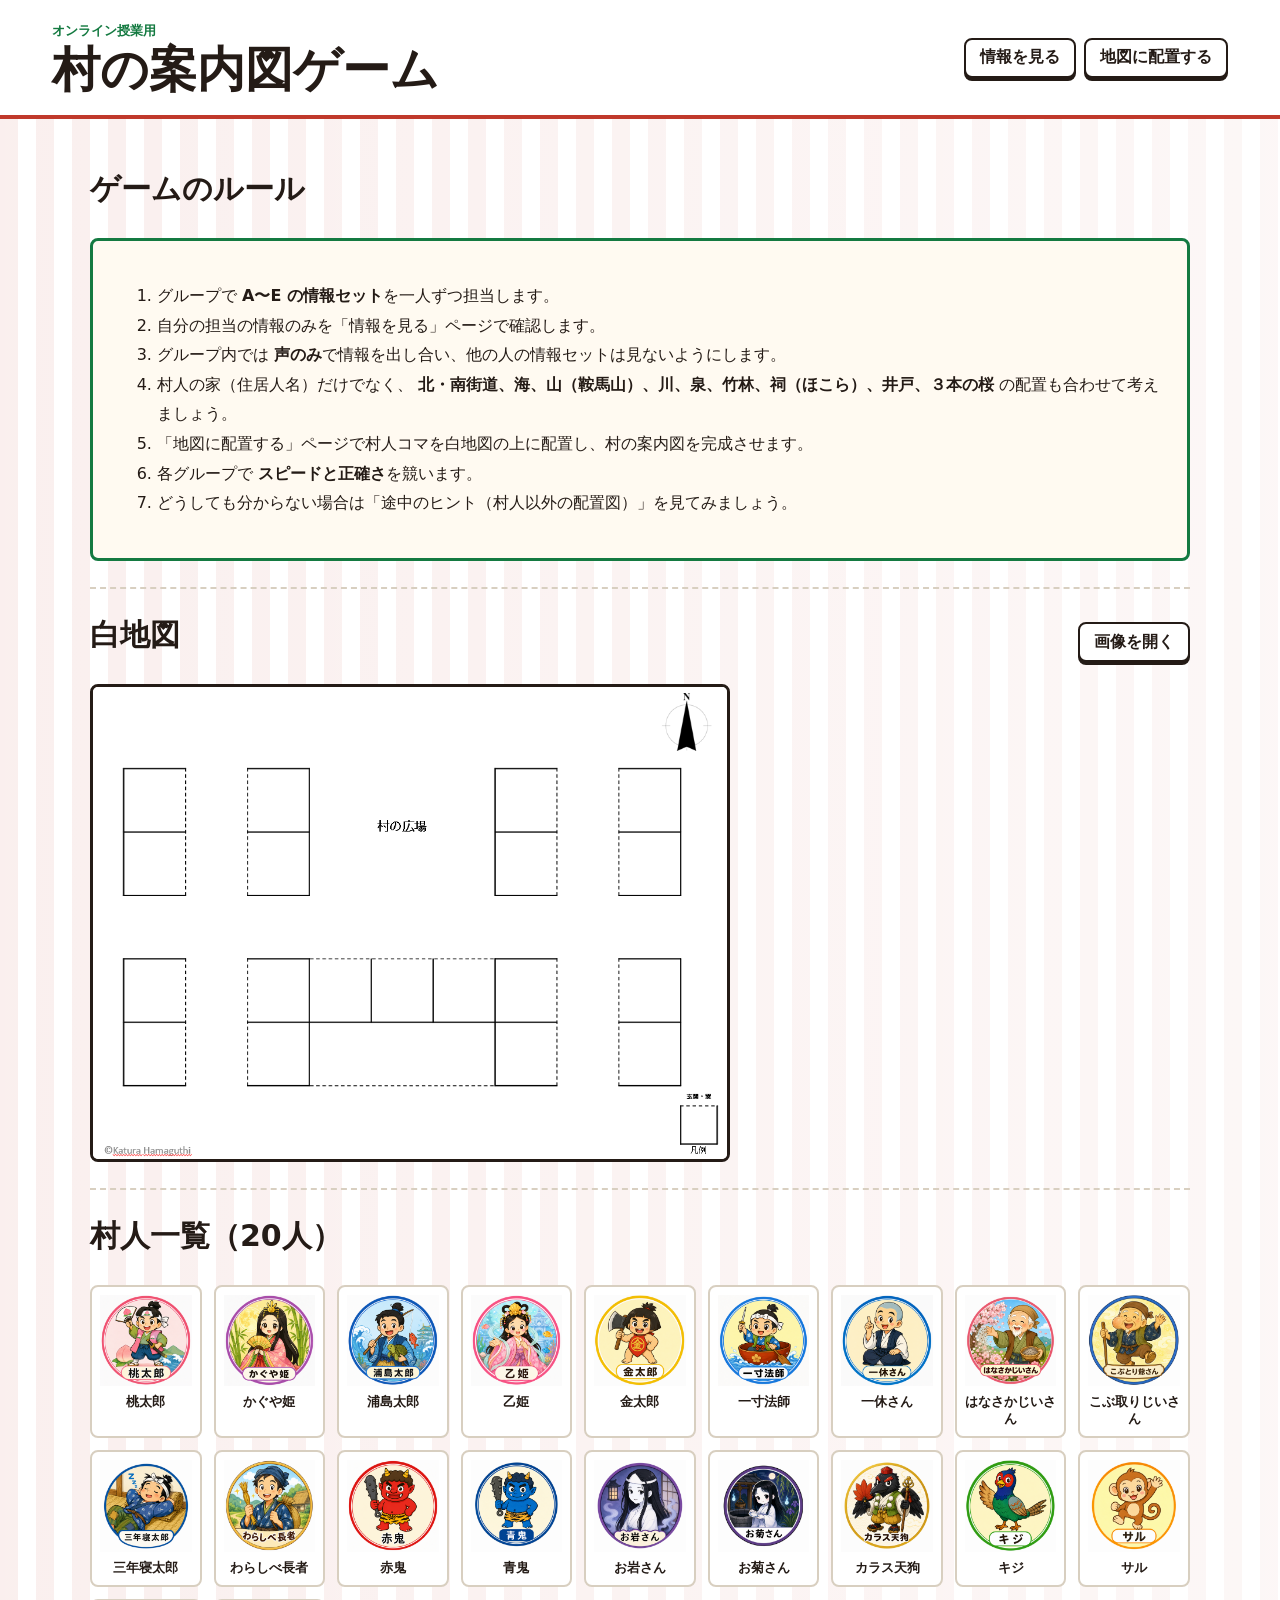
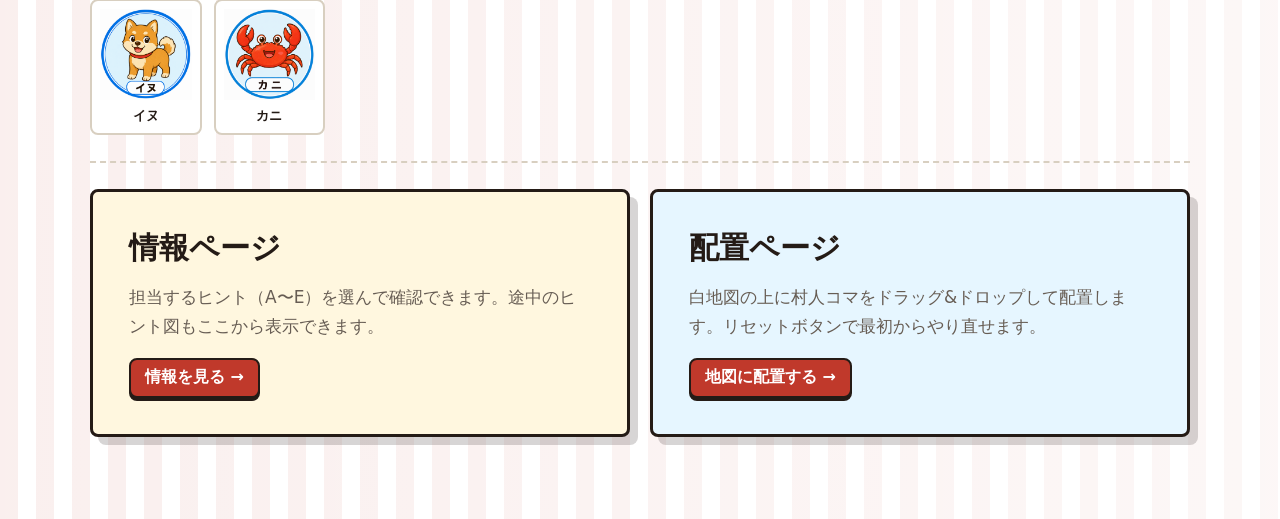
==== index.html @ dc9b60f7 "Add village map online game with PDF and PNG assets Co-Authored-By: Claude Sonnet 4.6 <noreply@anthr" ====
<!doctype html>
<html lang="ja">
<head>
  <meta charset="utf-8">
  <meta name="viewport" content="width=device-width, initial-scale=1">
  <title>村の案内図ゲーム</title>
  <link rel="stylesheet" href="styles.css">
</head>
<body>
  <header class="site-header">
    <div>
      <p class="eyebrow">オンライン授業用</p>
      <h1>村の案内図ゲーム</h1>
    </div>
    <nav class="top-nav" aria-label="ページ">
      <a href="view.html">情報を見る</a>
      <a href="board.html">地図に配置する</a>
    </nav>
  </header>

  <main class="content-layout">

    <!-- ルール説明 -->
    <section class="section-band">
      <div class="section-heading">
        <h2>ゲームのルール</h2>
      </div>
      <div class="rule-box">
        <ol>
          <li>グループで <strong>A〜E の情報セット</strong>を一人ずつ担当します。</li>
          <li>自分の担当の情報のみを「情報を見る」ページで確認します。</li>
          <li>グループ内では <strong>声のみ</strong>で情報を出し合い、他の人の情報セットは見ないようにします。</li>
          <li>村人の家（住居人名）だけでなく、
            <strong>北・南街道、海、山（鞍馬山）、川、泉、竹林、祠（ほこら）、井戸、３本の桜</strong>
            の配置も合わせて考えましょう。</li>
          <li>「地図に配置する」ページで村人コマを白地図の上に配置し、村の案内図を完成させます。</li>
          <li>各グループで <strong>スピードと正確さ</strong>を競います。</li>
          <li>どうしても分からない場合は「途中のヒント（村人以外の配置図）」を見てみましょう。</li>
        </ol>
      </div>
    </section>

    <!-- 白地図 -->
    <section class="section-band">
      <div class="section-heading">
        <h2>白地図</h2>
        <a class="pdf-link" href="daisi.png" target="_blank" rel="noopener">画像を開く</a>
      </div>
      <img class="map-preview" src="daisi.png" alt="村の白地図">
    </section>

    <!-- 村人一覧 -->
    <section class="section-band">
      <div class="section-heading">
        <h2>村人一覧（20人）</h2>
      </div>
      <div class="villager-grid" id="villagerGrid"></div>
    </section>

    <!-- ページ案内 -->
    <section class="section-band" style="border-bottom:none;">
      <div class="home-layout" style="width:100%;margin:0;">
        <div class="home-panel">
          <h2>情報ページ</h2>
          <p>担当するヒント（A〜E）を選んで確認できます。途中のヒント図もここから表示できます。</p>
          <a class="primary-link" href="view.html">情報を見る →</a>
        </div>
        <div class="home-panel accent">
          <h2>配置ページ</h2>
          <p>白地図の上に村人コマをドラッグ&ドロップして配置します。リセットボタンで最初からやり直せます。</p>
          <a class="primary-link" href="board.html">地図に配置する →</a>
        </div>
      </div>
    </section>

  </main>

  <script src="data.js"></script>
  <script>
    const grid = document.getElementById("villagerGrid");
    VILLAGERS.forEach(v => {
      grid.insertAdjacentHTML("beforeend", `
        <figure class="villager-item">
          <img src="${v.image}" alt="${v.name}">
          <figcaption>${v.name}</figcaption>
        </figure>
      `);
    });
  </script>
</body>
</html>
---- styles.css ----
:root {
  --ink: #241b16;
  --muted: #675d54;
  --paper: #fffaf1;
  --line: #d8cfc0;
  --red: #c0392b;
  --green: #147a41;
  --blue: #1688b8;
  --gold: #d99a19;
  --orange: #e67e22;
  font-family: "Yu Gothic UI", "Meiryo", system-ui, sans-serif;
}

* { box-sizing: border-box; }

body {
  margin: 0;
  color: var(--ink);
  background:
    linear-gradient(90deg, rgba(255,255,255,.92), rgba(255,255,255,.96)),
    repeating-linear-gradient(90deg, #c0392b 0 18px, #fff 18px 36px);
}

a { color: inherit; }
button { font: inherit; }

h1, h2, h3, p { margin-top: 0; }

h1 {
  margin-bottom: 0;
  font-size: clamp(26px, 4vw, 48px);
  line-height: 1;
}

h2 {
  margin-bottom: 14px;
  font-size: clamp(20px, 3vw, 30px);
}

h3 { font-size: 20px; }

/* ─── Header ─── */
.site-header {
  display: flex;
  align-items: center;
  justify-content: space-between;
  gap: 24px;
  padding: 22px clamp(16px, 5vw, 52px);
  background: #fff;
  border-bottom: 4px solid var(--red);
}

.site-header.compact { padding-block: 14px; }

.eyebrow {
  margin: 0 0 5px;
  color: var(--green);
  font-size: 13px;
  font-weight: 800;
}

/* ─── Navigation ─── */
.top-nav {
  display: flex;
  flex-wrap: wrap;
  gap: 8px;
}

.top-nav a,
.primary-link,
.section-heading a,
.pdf-link {
  display: inline-flex;
  align-items: center;
  min-height: 40px;
  padding: 0 14px;
  border: 2px solid var(--ink);
  border-radius: 8px;
  background: #fff;
  color: var(--ink);
  font-weight: 800;
  text-decoration: none;
  box-shadow: 0 3px 0 var(--ink);
  white-space: nowrap;
}

.primary-link {
  background: var(--red);
  color: #fff;
}

/* ─── Home ─── */
.home-layout {
  display: grid;
  grid-template-columns: repeat(2, minmax(0, 1fr));
  gap: 20px;
  width: min(1040px, calc(100% - 28px));
  margin: 40px auto;
}

.home-panel {
  min-height: 240px;
  padding: clamp(20px, 4vw, 36px);
  border: 3px solid var(--ink);
  border-radius: 8px;
  background: #fff7df;
  box-shadow: 8px 8px 0 rgba(36,27,22,.18);
}

.home-panel.accent { background: #e6f6ff; }
.home-panel.green  { background: #e8f8ee; }

.home-panel p {
  color: var(--muted);
  font-size: 17px;
  line-height: 1.7;
}

/* ─── Content layout ─── */
.content-layout {
  width: min(1100px, calc(100% - 24px));
  margin: 24px auto 56px;
}

.section-band {
  padding: 26px 0;
  border-bottom: 2px dashed var(--line);
}

.section-heading {
  display: flex;
  align-items: center;
  justify-content: space-between;
  gap: 14px;
  margin-bottom: 14px;
  flex-wrap: wrap;
}

/* ─── Rule box ─── */
.rule-box {
  padding: clamp(16px, 3vw, 24px);
  border: 3px solid var(--green);
  border-radius: 8px;
  background: var(--paper);
}

.rule-box p,
.rule-box li {
  font-size: 16px;
  line-height: 1.85;
}

/* ─── Map preview ─── */
.map-preview {
  display: block;
  width: 100%;
  max-width: 640px;
  height: auto;
  border: 3px solid var(--ink);
  border-radius: 8px;
  background: #fff;
}

/* ─── Villager grid ─── */
.villager-grid {
  display: grid;
  grid-template-columns: repeat(auto-fill, minmax(110px, 1fr));
  gap: 12px;
}

.villager-item {
  margin: 0;
  padding: 8px;
  border: 2px solid var(--line);
  border-radius: 8px;
  background: #fff;
  text-align: center;
}

.villager-item img {
  width: 100%;
  aspect-ratio: 1 / 1;
  object-fit: contain;
}

.villager-item figcaption {
  font-weight: 900;
  font-size: 13px;
  line-height: 1.3;
  margin-top: 4px;
}

/* ─── Hint controls ─── */
.hint-controls {
  display: flex;
  flex-wrap: wrap;
  gap: 10px;
  margin-bottom: 16px;
}

.hint-btn {
  min-height: 44px;
  padding: 0 20px;
  border: 2px solid var(--ink);
  border-radius: 8px;
  background: #fff;
  font-weight: 900;
  font-size: 16px;
  cursor: pointer;
  box-shadow: 0 3px 0 var(--ink);
  transition: background .1s;
}

.hint-btn:hover { background: #f5f0e8; }

.hint-btn[data-hint="A"].active { background: #fde8e8; border-color: var(--red); }
.hint-btn[data-hint="B"].active { background: #e8f4fd; border-color: var(--blue); }
.hint-btn[data-hint="C"].active { background: #e8fdf0; border-color: var(--green); }
.hint-btn[data-hint="D"].active { background: #fdf6e8; border-color: var(--gold); }
.hint-btn[data-hint="E"].active { background: #f6e8fd; border-color: #9b59b6; }

.hint-card {
  padding: clamp(16px, 3vw, 24px);
  border: 3px solid var(--green);
  border-radius: 8px;
  background: var(--paper);
}

.hint-card h3 {
  margin-bottom: 14px;
}

.hint-card li {
  font-size: 16px;
  line-height: 1.85;
  margin-bottom: 12px;
}

.hint-card li:last-child { margin-bottom: 0; }

.hint-hidden {
  padding: 32px;
  border: 3px dashed var(--line);
  border-radius: 8px;
  background: #f5f0e8;
  text-align: center;
  color: var(--muted);
  font-size: 17px;
}

/* ─── Middle hint (hinto-zu) ─── */
.middle-hint-wrap {
  margin-top: 12px;
}

.reveal-btn {
  min-height: 44px;
  padding: 0 20px;
  border: 2px solid var(--orange);
  border-radius: 8px;
  background: #fff8f0;
  color: var(--orange);
  font-weight: 900;
  font-size: 16px;
  cursor: pointer;
  box-shadow: 0 3px 0 var(--orange);
}

.reveal-btn:hover { background: #fdeee0; }

#hintoImg {
  display: none;
  margin-top: 14px;
  width: 100%;
  max-width: 640px;
  border: 3px solid var(--orange);
  border-radius: 8px;
}

/* ─── Board ─── */
.board-layout {
  display: grid;
  grid-template-columns: minmax(0, 1fr) 280px;
  gap: 16px;
  width: min(1400px, calc(100% - 16px));
  margin: 16px auto 40px;
  align-items: start;
}

.board-stage {
  overflow: auto;
  padding: 6px;
  border: 3px solid var(--ink);
  border-radius: 8px;
  background: #fff;
}

.map-board {
  position: relative;
  width: min(100%, 1020px);
  min-width: 600px;
  margin: 0 auto;
  user-select: none;
  cursor: crosshair;
}

.map-board > img {
  display: block;
  width: 100%;
  height: auto;
  pointer-events: none;
}

.token-layer {
  position: absolute;
  inset: 0;
  pointer-events: none;
}

.token {
  position: absolute;
  display: flex;
  flex-direction: column;
  align-items: center;
  width: 7%;
  transform: translate(-50%, -50%);
  pointer-events: all;
  cursor: grab;
  filter: drop-shadow(0 2px 3px rgba(0,0,0,.4));
  transition: filter .1s;
}

.token:hover { filter: drop-shadow(0 3px 6px rgba(0,0,0,.6)); z-index: 10; }
.token.dragging { cursor: grabbing; opacity: .75; z-index: 100; }

.token img {
  width: 100%;
  height: auto;
  pointer-events: none;
}

.token span {
  margin-top: 2px;
  padding: 1px 5px;
  border-radius: 4px;
  background: rgba(255,255,255,.92);
  font-size: clamp(9px, 1vw, 12px);
  font-weight: 900;
  white-space: nowrap;
  pointer-events: none;
  line-height: 1.4;
}

.token.selected-token {
  filter: drop-shadow(0 0 6px var(--red)) drop-shadow(0 2px 3px rgba(0,0,0,.4));
}

/* ─── Palette ─── */
.shop-tray {
  position: sticky;
  top: 12px;
  max-height: calc(100vh - 24px);
  overflow-y: auto;
  padding: 14px;
  border: 3px solid var(--ink);
  border-radius: 8px;
  background: var(--paper);
}

.tray-header {
  display: flex;
  align-items: center;
  justify-content: space-between;
  gap: 10px;
  margin-bottom: 10px;
}

.tray-header h2 { margin: 0; font-size: 20px; }

.tray-btn {
  min-height: 36px;
  padding: 0 12px;
  border: 2px solid var(--ink);
  border-radius: 8px;
  background: #fff;
  font-weight: 900;
  cursor: pointer;
  box-shadow: 0 2px 0 var(--ink);
}

.tray-btn:hover { background: #f5f0e8; }

.selected-status {
  margin-bottom: 10px;
  padding: 7px 10px;
  border-radius: 8px;
  background: #fff;
  color: var(--muted);
  font-weight: 800;
  font-size: 14px;
}

.card-palette {
  display: grid;
  grid-template-columns: repeat(2, minmax(0,1fr));
  gap: 8px;
}

.vcard {
  display: flex;
  flex-direction: column;
  align-items: center;
  gap: 4px;
  padding: 6px 4px;
  border: 2px solid var(--line);
  border-radius: 8px;
  background: #fff;
  cursor: pointer;
  transition: border-color .1s, box-shadow .1s;
  text-align: center;
}

.vcard:hover { border-color: var(--ink); }

.vcard.selected {
  border-color: var(--red);
  box-shadow: 0 0 0 3px rgba(192,57,43,.18);
}

.vcard.placed { opacity: .42; }

.vcard img {
  width: 100%;
  aspect-ratio: 1/1;
  object-fit: contain;
  pointer-events: none;
}

.vcard span {
  font-size: 11px;
  font-weight: 900;
  line-height: 1.3;
  pointer-events: none;
}

.board-tip {
  margin-top: 12px;
  padding: 8px 10px;
  border-radius: 8px;
  background: #e8f4fd;
  font-size: 13px;
  line-height: 1.6;
  color: var(--muted);
}

/* ─── Responsive ─── */
@media (max-width: 900px) {
  .site-header,
  .section-heading { align-items: flex-start; flex-direction: column; }
  .home-layout { grid-template-columns: 1fr; }
  .board-layout { grid-template-columns: 1fr; }
  .shop-tray { position: static; max-height: none; }
}

@media (max-width: 560px) {
  .top-nav a, .primary-link { width: 100%; justify-content: center; }
  .villager-grid { grid-template-columns: repeat(4, 1fr); }
  .card-palette { grid-template-columns: repeat(4, 1fr); }
}
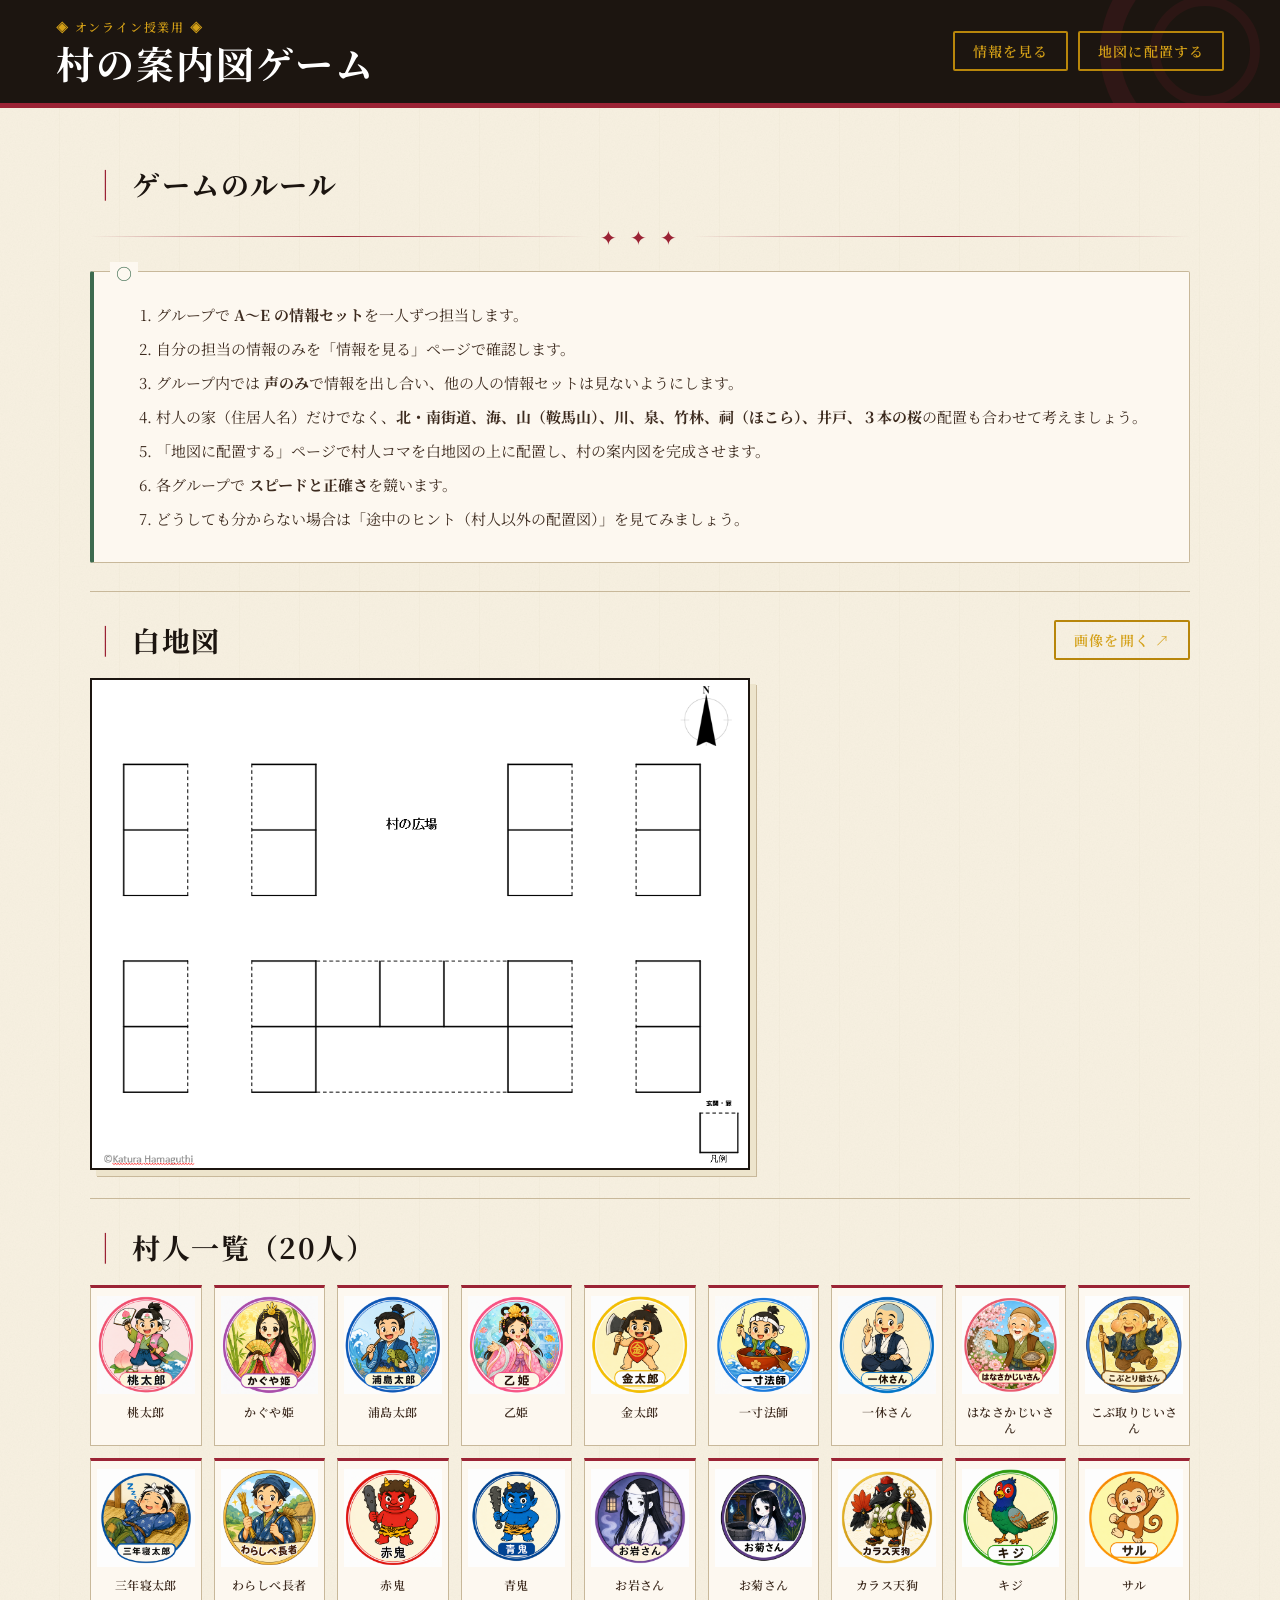
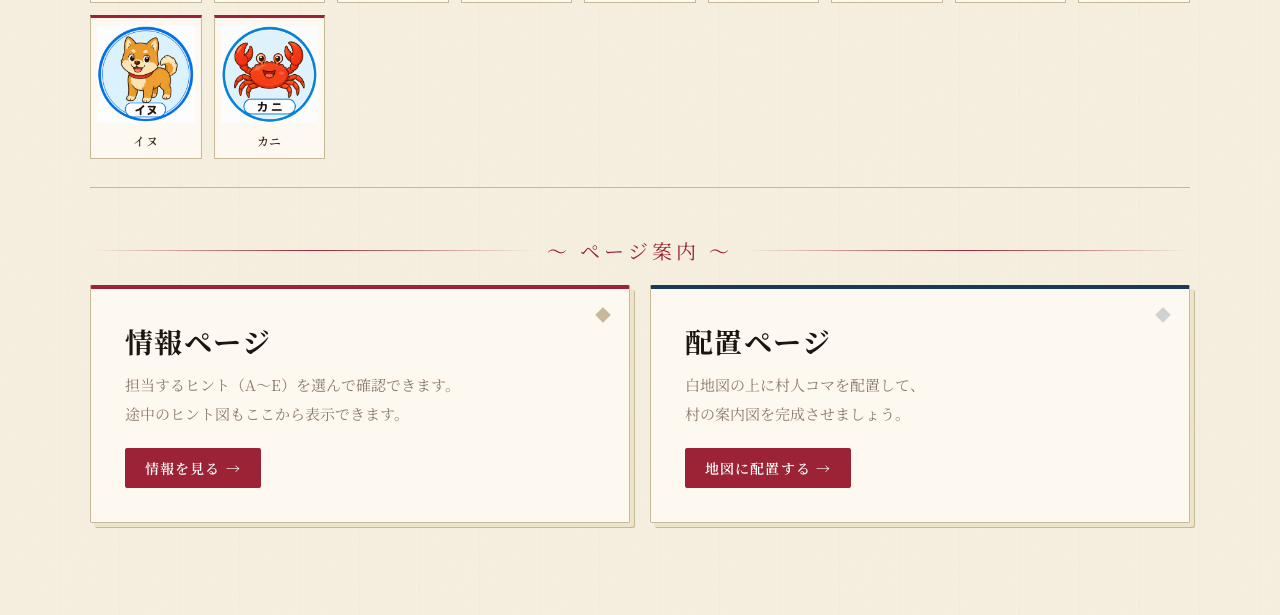
==== commit 47ad715c: "Redesign with Japanese wabi-sabi style (和風デザイン) Co-Authored-By: Claude Sonnet 4.6 <noreply@anthropic" ====
--- a/index.html
+++ b/index.html
@@ -9,7 +9,7 @@
 <body>
   <header class="site-header">
     <div>
-      <p class="eyebrow">オンライン授業用</p>
+      <p class="eyebrow">◈ オンライン授業用 ◈</p>
       <h1>村の案内図ゲーム</h1>
     </div>
     <nav class="top-nav" aria-label="ページ">
@@ -25,14 +25,13 @@
       <div class="section-heading">
         <h2>ゲームのルール</h2>
       </div>
+      <div class="section-divider">✦ ✦ ✦</div>
       <div class="rule-box">
         <ol>
           <li>グループで <strong>A〜E の情報セット</strong>を一人ずつ担当します。</li>
           <li>自分の担当の情報のみを「情報を見る」ページで確認します。</li>
           <li>グループ内では <strong>声のみ</strong>で情報を出し合い、他の人の情報セットは見ないようにします。</li>
-          <li>村人の家（住居人名）だけでなく、
-            <strong>北・南街道、海、山（鞍馬山）、川、泉、竹林、祠（ほこら）、井戸、３本の桜</strong>
-            の配置も合わせて考えましょう。</li>
+          <li>村人の家（住居人名）だけでなく、<strong>北・南街道、海、山（鞍馬山）、川、泉、竹林、祠（ほこら）、井戸、３本の桜</strong>の配置も合わせて考えましょう。</li>
           <li>「地図に配置する」ページで村人コマを白地図の上に配置し、村の案内図を完成させます。</li>
           <li>各グループで <strong>スピードと正確さ</strong>を競います。</li>
           <li>どうしても分からない場合は「途中のヒント（村人以外の配置図）」を見てみましょう。</li>
@@ -44,7 +43,7 @@
     <section class="section-band">
       <div class="section-heading">
         <h2>白地図</h2>
-        <a class="pdf-link" href="daisi.png" target="_blank" rel="noopener">画像を開く</a>
+        <a class="pdf-link" href="daisi.png" target="_blank" rel="noopener">画像を開く ↗</a>
       </div>
       <img class="map-preview" src="daisi.png" alt="村の白地図">
     </section>
@@ -58,16 +57,17 @@
     </section>
 
     <!-- ページ案内 -->
-    <section class="section-band" style="border-bottom:none;">
+    <section class="section-band page-footer-band">
+      <div class="section-divider">〜 ページ案内 〜</div>
       <div class="home-layout" style="width:100%;margin:0;">
         <div class="home-panel">
-          <h2>情報ページ</h2>
-          <p>担当するヒント（A〜E）を選んで確認できます。途中のヒント図もここから表示できます。</p>
+          <h2 style="margin-bottom:12px;">情報ページ</h2>
+          <p>担当するヒント（A〜E）を選んで確認できます。<br>途中のヒント図もここから表示できます。</p>
           <a class="primary-link" href="view.html">情報を見る →</a>
         </div>
         <div class="home-panel accent">
-          <h2>配置ページ</h2>
-          <p>白地図の上に村人コマをドラッグ&ドロップして配置します。リセットボタンで最初からやり直せます。</p>
+          <h2 style="margin-bottom:12px;">配置ページ</h2>
+          <p>白地図の上に村人コマを配置して、<br>村の案内図を完成させましょう。</p>
           <a class="primary-link" href="board.html">地図に配置する →</a>
         </div>
       </div>
--- a/styles.css
+++ b/styles.css
@@ -1,69 +1,124 @@
+/* ══════════════════════════════════════════
+   村の案内図ゲーム — 和風デザイン
+══════════════════════════════════════════ */
+
+@import url('https://fonts.googleapis.com/css2?family=Noto+Serif+JP:wght@400;600;700;900&display=swap');
+
 :root {
-  --ink: #241b16;
-  --muted: #675d54;
-  --paper: #fffaf1;
-  --line: #d8cfc0;
-  --red: #c0392b;
-  --green: #147a41;
-  --blue: #1688b8;
-  --gold: #d99a19;
-  --orange: #e67e22;
-  font-family: "Yu Gothic UI", "Meiryo", system-ui, sans-serif;
-}
-
-* { box-sizing: border-box; }
-
+  --sumi:    #1c1510;   /* 墨色 */
+  --sumi2:   #3d2b1f;   /* 薄墨 */
+  --shu:     #9b2335;   /* 朱色 */
+  --shu2:    #c0392b;
+  --ai:      #1a3a5c;   /* 藍色 */
+  --kin:     #b8860b;   /* 金色 */
+  --kin2:    #d4a017;
+  --matsu:   #3d6b4f;   /* 松葉色 */
+  --washi:   #f7f0e0;   /* 和紙 */
+  --washi2:  #ede4cc;
+  --washi3:  #fdf8f0;
+  --haiiro:  #8c7b6a;   /* 灰色 */
+  --line:    #c8b89a;
+}
+
+*  { box-sizing: border-box; margin: 0; padding: 0; }
+a  { color: inherit; }
+button { font: inherit; }
+
+/* ── Body: 和紙風テクスチャ背景 ── */
 body {
-  margin: 0;
-  color: var(--ink);
-  background:
-    linear-gradient(90deg, rgba(255,255,255,.92), rgba(255,255,255,.96)),
-    repeating-linear-gradient(90deg, #c0392b 0 18px, #fff 18px 36px);
-}
-
-a { color: inherit; }
-button { font: inherit; }
-
-h1, h2, h3, p { margin-top: 0; }
+  font-family: 'Noto Serif JP', "Yu Mincho", "游明朝", "Hiragino Mincho ProN", serif;
+  color: var(--sumi);
+  background-color: var(--washi);
+  background-image:
+    /* 細かい和紙の繊維感 */
+    url("data:image/svg+xml,%3Csvg xmlns='http://www.w3.org/2000/svg' width='400' height='400'%3E%3Cfilter id='noise'%3E%3CfeTurbulence type='fractalNoise' baseFrequency='0.65' numOctaves='3' stitchTiles='stitch'/%3E%3CfeColorMatrix type='saturate' values='0'/%3E%3C/filter%3E%3Crect width='400' height='400' filter='url(%23noise)' opacity='0.06'/%3E%3C/svg%3E"),
+    /* 縦の薄い筋 */
+    repeating-linear-gradient(
+      90deg,
+      transparent 0px,
+      transparent 59px,
+      rgba(139,110,70,.06) 60px
+    );
+  min-height: 100vh;
+}
+
+h1, h2, h3 { font-weight: 700; letter-spacing: .05em; }
 
 h1 {
-  margin-bottom: 0;
-  font-size: clamp(26px, 4vw, 48px);
-  line-height: 1;
+  font-size: clamp(24px, 4vw, 44px);
+  line-height: 1.15;
 }
 
 h2 {
-  margin-bottom: 14px;
-  font-size: clamp(20px, 3vw, 30px);
-}
-
-h3 { font-size: 20px; }
-
-/* ─── Header ─── */
+  font-size: clamp(18px, 2.8vw, 28px);
+  line-height: 1.3;
+}
+
+h3 { font-size: 19px; }
+
+/* ══════════════════════════════════════
+   サイトヘッダー — 朱色の柱門イメージ
+══════════════════════════════════════ */
 .site-header {
+  position: relative;
   display: flex;
   align-items: center;
   justify-content: space-between;
-  gap: 24px;
-  padding: 22px clamp(16px, 5vw, 52px);
-  background: #fff;
-  border-bottom: 4px solid var(--red);
-}
-
-.site-header.compact { padding-block: 14px; }
+  gap: 20px;
+  padding: 18px clamp(16px, 5vw, 56px);
+  background: var(--sumi);
+  border-bottom: 5px solid var(--shu);
+  overflow: hidden;
+}
+
+/* 背景に薄い家紋風円紋 */
+.site-header::before {
+  content: "";
+  position: absolute;
+  right: -40px;
+  top: 50%;
+  transform: translateY(-50%);
+  width: 180px;
+  height: 180px;
+  border-radius: 50%;
+  border: 20px solid rgba(155,35,53,.15);
+  pointer-events: none;
+}
+.site-header::after {
+  content: "";
+  position: absolute;
+  right: 20px;
+  top: 50%;
+  transform: translateY(-50%);
+  width: 90px;
+  height: 90px;
+  border-radius: 50%;
+  border: 10px solid rgba(155,35,53,.12);
+  pointer-events: none;
+}
+
+.site-header.compact { padding-block: 12px; }
 
 .eyebrow {
-  margin: 0 0 5px;
-  color: var(--green);
-  font-size: 13px;
-  font-weight: 800;
-}
-
-/* ─── Navigation ─── */
+  margin-bottom: 4px;
+  color: var(--kin2);
+  font-size: 12px;
+  font-weight: 600;
+  letter-spacing: .15em;
+}
+
+.site-header h1 {
+  color: #fff;
+  font-size: clamp(20px, 3.5vw, 38px);
+}
+
+/* ── ナビゲーション ── */
 .top-nav {
   display: flex;
   flex-wrap: wrap;
-  gap: 8px;
+  gap: 10px;
+  position: relative;
+  z-index: 1;
 }
 
 .top-nav a,
@@ -73,108 +128,194 @@
   display: inline-flex;
   align-items: center;
   min-height: 40px;
-  padding: 0 14px;
-  border: 2px solid var(--ink);
-  border-radius: 8px;
-  background: #fff;
-  color: var(--ink);
-  font-weight: 800;
+  padding: 0 18px;
+  border: 2px solid var(--kin);
+  border-radius: 2px;
+  background: transparent;
+  color: var(--kin2);
+  font-weight: 600;
+  font-size: 14px;
   text-decoration: none;
-  box-shadow: 0 3px 0 var(--ink);
-  white-space: nowrap;
-}
+  letter-spacing: .08em;
+  transition: background .15s, color .15s;
+}
+
+.top-nav a:hover { background: rgba(184,134,11,.15); }
 
 .primary-link {
-  background: var(--red);
+  background: var(--shu);
+  border-color: var(--shu);
   color: #fff;
 }
 
-/* ─── Home ─── */
+.primary-link:hover { background: #7a1c29; border-color: #7a1c29; color: #fff; }
+
+/* ══════════════════════════════════════
+   セクション区切り — 家紋風
+══════════════════════════════════════ */
+.section-divider {
+  display: flex;
+  align-items: center;
+  gap: 12px;
+  margin: 8px 0 20px;
+  color: var(--shu);
+  font-size: 20px;
+  letter-spacing: .2em;
+}
+.section-divider::before,
+.section-divider::after {
+  content: "";
+  flex: 1;
+  height: 1px;
+  background: linear-gradient(90deg, transparent, var(--shu), transparent);
+}
+
+/* ══════════════════════════════════════
+   ホームレイアウト
+══════════════════════════════════════ */
 .home-layout {
   display: grid;
   grid-template-columns: repeat(2, minmax(0, 1fr));
   gap: 20px;
-  width: min(1040px, calc(100% - 28px));
-  margin: 40px auto;
+  width: min(1060px, calc(100% - 28px));
+  margin: 36px auto;
 }
 
 .home-panel {
-  min-height: 240px;
-  padding: clamp(20px, 4vw, 36px);
-  border: 3px solid var(--ink);
-  border-radius: 8px;
-  background: #fff7df;
-  box-shadow: 8px 8px 0 rgba(36,27,22,.18);
-}
-
-.home-panel.accent { background: #e6f6ff; }
-.home-panel.green  { background: #e8f8ee; }
+  min-height: 220px;
+  padding: clamp(20px, 3.5vw, 34px);
+  border: 1px solid var(--line);
+  border-top: 4px solid var(--shu);
+  border-radius: 2px;
+  background: var(--washi3);
+  box-shadow: 4px 4px 0 var(--washi2), 5px 5px 0 var(--line);
+  position: relative;
+}
+
+.home-panel::before {
+  content: "◆";
+  position: absolute;
+  top: 14px;
+  right: 18px;
+  color: var(--line);
+  font-size: 16px;
+}
+
+.home-panel.accent { border-top-color: var(--ai); }
+.home-panel.accent::before { color: rgba(26,58,92,.2); }
 
 .home-panel p {
-  color: var(--muted);
-  font-size: 17px;
-  line-height: 1.7;
-}
-
-/* ─── Content layout ─── */
+  color: var(--haiiro);
+  font-size: 15px;
+  line-height: 1.9;
+  margin-bottom: 20px;
+}
+
+/* ══════════════════════════════════════
+   コンテンツレイアウト
+══════════════════════════════════════ */
 .content-layout {
   width: min(1100px, calc(100% - 24px));
-  margin: 24px auto 56px;
+  margin: 28px auto 64px;
 }
 
 .section-band {
-  padding: 26px 0;
-  border-bottom: 2px dashed var(--line);
-}
+  padding: 28px 0;
+  border-bottom: 1px solid var(--line);
+  position: relative;
+}
+
+.section-band:last-child { border-bottom: none; }
 
 .section-heading {
   display: flex;
   align-items: center;
   justify-content: space-between;
   gap: 14px;
-  margin-bottom: 14px;
+  margin-bottom: 18px;
   flex-wrap: wrap;
 }
 
-/* ─── Rule box ─── */
+.section-heading h2 {
+  display: flex;
+  align-items: center;
+  gap: 10px;
+}
+
+.section-heading h2::before {
+  content: "｜";
+  color: var(--shu);
+  font-weight: 900;
+  font-size: 1.1em;
+}
+
+/* ══════════════════════════════════════
+   ルールボックス — 巻物風
+══════════════════════════════════════ */
 .rule-box {
-  padding: clamp(16px, 3vw, 24px);
-  border: 3px solid var(--green);
-  border-radius: 8px;
-  background: var(--paper);
-}
-
-.rule-box p,
+  padding: clamp(18px, 3vw, 28px) clamp(18px, 3vw, 36px);
+  border: 1px solid var(--line);
+  border-left: 4px solid var(--matsu);
+  border-radius: 2px;
+  background: var(--washi3);
+  position: relative;
+}
+
+.rule-box::before {
+  content: "○";
+  position: absolute;
+  top: -10px;
+  left: 16px;
+  background: var(--washi3);
+  padding: 0 6px;
+  color: var(--matsu);
+  font-size: 16px;
+}
+
+.rule-box ol, .rule-box ul {
+  padding-left: 1.6em;
+}
+
 .rule-box li {
-  font-size: 16px;
-  line-height: 1.85;
-}
-
-/* ─── Map preview ─── */
+  font-size: 15px;
+  line-height: 2;
+  color: var(--sumi2);
+}
+
+.rule-box li + li { margin-top: 4px; }
+
+/* ══════════════════════════════════════
+   地図プレビュー
+══════════════════════════════════════ */
 .map-preview {
   display: block;
   width: 100%;
-  max-width: 640px;
+  max-width: 660px;
   height: auto;
-  border: 3px solid var(--ink);
-  border-radius: 8px;
-  background: #fff;
-}
-
-/* ─── Villager grid ─── */
+  border: 2px solid var(--sumi);
+  box-shadow: 6px 6px 0 var(--washi2), 7px 7px 0 var(--line);
+}
+
+/* ══════════════════════════════════════
+   村人グリッド
+══════════════════════════════════════ */
 .villager-grid {
   display: grid;
-  grid-template-columns: repeat(auto-fill, minmax(110px, 1fr));
+  grid-template-columns: repeat(auto-fill, minmax(100px, 1fr));
   gap: 12px;
 }
 
 .villager-item {
-  margin: 0;
-  padding: 8px;
-  border: 2px solid var(--line);
-  border-radius: 8px;
-  background: #fff;
+  padding: 8px 6px;
+  border: 1px solid var(--line);
+  border-top: 3px solid var(--shu);
+  background: var(--washi3);
   text-align: center;
+  transition: box-shadow .15s;
+}
+
+.villager-item:hover {
+  box-shadow: 3px 3px 0 var(--line);
 }
 
 .villager-item img {
@@ -184,103 +325,129 @@
 }
 
 .villager-item figcaption {
-  font-weight: 900;
-  font-size: 13px;
-  line-height: 1.3;
-  margin-top: 4px;
-}
-
-/* ─── Hint controls ─── */
+  font-size: 12px;
+  font-weight: 600;
+  line-height: 1.4;
+  margin-top: 5px;
+  color: var(--sumi2);
+  letter-spacing: .04em;
+}
+
+/* ══════════════════════════════════════
+   ヒントボタン
+══════════════════════════════════════ */
 .hint-controls {
   display: flex;
   flex-wrap: wrap;
   gap: 10px;
+  margin-bottom: 18px;
+}
+
+.hint-btn {
+  min-height: 46px;
+  padding: 0 24px;
+  border: 2px solid var(--sumi);
+  border-radius: 2px;
+  background: var(--washi3);
+  color: var(--sumi);
+  font-size: 16px;
+  font-weight: 700;
+  letter-spacing: .12em;
+  cursor: pointer;
+  box-shadow: 3px 3px 0 var(--sumi2);
+  transition: box-shadow .1s, transform .1s;
+  position: relative;
+}
+
+.hint-btn:hover {
+  box-shadow: 1px 1px 0 var(--sumi2);
+  transform: translate(2px, 2px);
+}
+
+.hint-btn[data-hint="A"] { border-color: #9b2335; box-shadow: 3px 3px 0 #9b2335; }
+.hint-btn[data-hint="B"] { border-color: #1a3a5c; box-shadow: 3px 3px 0 #1a3a5c; }
+.hint-btn[data-hint="C"] { border-color: #3d6b4f; box-shadow: 3px 3px 0 #3d6b4f; }
+.hint-btn[data-hint="D"] { border-color: #7a5c00; box-shadow: 3px 3px 0 #7a5c00; }
+.hint-btn[data-hint="E"] { border-color: #5c1a4a; box-shadow: 3px 3px 0 #5c1a4a; }
+
+.hint-btn[data-hint="A"].active { background: #fdecea; color: #9b2335; box-shadow: 1px 1px 0 #9b2335; transform: translate(2px,2px); }
+.hint-btn[data-hint="B"].active { background: #e8eef7; color: #1a3a5c; box-shadow: 1px 1px 0 #1a3a5c; transform: translate(2px,2px); }
+.hint-btn[data-hint="C"].active { background: #e8f3ec; color: #3d6b4f; box-shadow: 1px 1px 0 #3d6b4f; transform: translate(2px,2px); }
+.hint-btn[data-hint="D"].active { background: #fdf5e0; color: #7a5c00; box-shadow: 1px 1px 0 #7a5c00; transform: translate(2px,2px); }
+.hint-btn[data-hint="E"].active { background: #f5e8f3; color: #5c1a4a; box-shadow: 1px 1px 0 #5c1a4a; transform: translate(2px,2px); }
+
+/* ── ヒントカード ── */
+.hint-card {
+  padding: clamp(18px, 3vw, 28px);
+  border: 1px solid var(--line);
+  border-left: 4px solid var(--matsu);
+  background: var(--washi3);
+}
+
+.hint-card h3 {
   margin-bottom: 16px;
-}
-
-.hint-btn {
-  min-height: 44px;
-  padding: 0 20px;
-  border: 2px solid var(--ink);
-  border-radius: 8px;
-  background: #fff;
-  font-weight: 900;
-  font-size: 16px;
-  cursor: pointer;
-  box-shadow: 0 3px 0 var(--ink);
-  transition: background .1s;
-}
-
-.hint-btn:hover { background: #f5f0e8; }
-
-.hint-btn[data-hint="A"].active { background: #fde8e8; border-color: var(--red); }
-.hint-btn[data-hint="B"].active { background: #e8f4fd; border-color: var(--blue); }
-.hint-btn[data-hint="C"].active { background: #e8fdf0; border-color: var(--green); }
-.hint-btn[data-hint="D"].active { background: #fdf6e8; border-color: var(--gold); }
-.hint-btn[data-hint="E"].active { background: #f6e8fd; border-color: #9b59b6; }
-
-.hint-card {
-  padding: clamp(16px, 3vw, 24px);
-  border: 3px solid var(--green);
-  border-radius: 8px;
-  background: var(--paper);
-}
-
-.hint-card h3 {
-  margin-bottom: 14px;
-}
+  padding-bottom: 10px;
+  border-bottom: 1px dashed var(--line);
+  color: var(--sumi);
+  font-size: 17px;
+  letter-spacing: .06em;
+}
+
+.hint-card ul { padding-left: 1.4em; }
 
 .hint-card li {
-  font-size: 16px;
-  line-height: 1.85;
-  margin-bottom: 12px;
-}
-
-.hint-card li:last-child { margin-bottom: 0; }
+  font-size: 15px;
+  line-height: 2;
+  color: var(--sumi2);
+  margin-bottom: 8px;
+}
 
 .hint-hidden {
   padding: 32px;
-  border: 3px dashed var(--line);
-  border-radius: 8px;
-  background: #f5f0e8;
+  border: 2px dashed var(--line);
+  background: var(--washi2);
   text-align: center;
-  color: var(--muted);
-  font-size: 17px;
-}
-
-/* ─── Middle hint (hinto-zu) ─── */
-.middle-hint-wrap {
-  margin-top: 12px;
-}
-
+  color: var(--haiiro);
+  font-size: 16px;
+  letter-spacing: .1em;
+}
+
+/* ── 途中ヒント ── */
 .reveal-btn {
   min-height: 44px;
-  padding: 0 20px;
-  border: 2px solid var(--orange);
-  border-radius: 8px;
-  background: #fff8f0;
-  color: var(--orange);
-  font-weight: 900;
-  font-size: 16px;
+  padding: 0 24px;
+  border: 2px solid var(--kin);
+  border-radius: 2px;
+  background: var(--washi3);
+  color: var(--kin);
+  font-size: 15px;
+  font-weight: 700;
+  letter-spacing: .1em;
   cursor: pointer;
-  box-shadow: 0 3px 0 var(--orange);
-}
-
-.reveal-btn:hover { background: #fdeee0; }
+  box-shadow: 3px 3px 0 var(--kin);
+  transition: box-shadow .1s, transform .1s;
+}
+
+.reveal-btn:hover {
+  box-shadow: 1px 1px 0 var(--kin);
+  transform: translate(2px, 2px);
+}
 
 #hintoImg {
   display: none;
-  margin-top: 14px;
+  margin-top: 16px;
   width: 100%;
-  max-width: 640px;
-  border: 3px solid var(--orange);
-  border-radius: 8px;
-}
-
-/* ─── Board ─── */
+  max-width: 660px;
+  border: 2px solid var(--sumi);
+  box-shadow: 6px 6px 0 var(--washi2);
+}
+
+/* ══════════════════════════════════════
+   配置ボード
+══════════════════════════════════════ */
 .board-layout {
   display: grid;
-  grid-template-columns: minmax(0, 1fr) 280px;
+  grid-template-columns: minmax(0, 1fr) 270px;
   gap: 16px;
   width: min(1400px, calc(100% - 16px));
   margin: 16px auto 40px;
@@ -290,15 +457,15 @@
 .board-stage {
   overflow: auto;
   padding: 6px;
-  border: 3px solid var(--ink);
-  border-radius: 8px;
-  background: #fff;
+  border: 2px solid var(--sumi);
+  background: var(--washi3);
+  box-shadow: 6px 6px 0 var(--washi2), 7px 7px 0 var(--line);
 }
 
 .map-board {
   position: relative;
   width: min(100%, 1020px);
-  min-width: 600px;
+  min-width: 560px;
   margin: 0 auto;
   user-select: none;
   cursor: crosshair;
@@ -326,12 +493,12 @@
   transform: translate(-50%, -50%);
   pointer-events: all;
   cursor: grab;
-  filter: drop-shadow(0 2px 3px rgba(0,0,0,.4));
+  filter: drop-shadow(0 2px 4px rgba(0,0,0,.45));
   transition: filter .1s;
 }
 
-.token:hover { filter: drop-shadow(0 3px 6px rgba(0,0,0,.6)); z-index: 10; }
-.token.dragging { cursor: grabbing; opacity: .75; z-index: 100; }
+.token:hover { filter: drop-shadow(0 3px 7px rgba(0,0,0,.65)); z-index: 10; }
+.token.dragging { cursor: grabbing; opacity: .7; z-index: 100; }
 
 .token img {
   width: 100%;
@@ -342,29 +509,30 @@
 .token span {
   margin-top: 2px;
   padding: 1px 5px;
-  border-radius: 4px;
-  background: rgba(255,255,255,.92);
-  font-size: clamp(9px, 1vw, 12px);
-  font-weight: 900;
+  background: rgba(247,240,224,.94);
+  border: 1px solid rgba(28,21,16,.25);
+  font-size: clamp(8px, .9vw, 11px);
+  font-weight: 700;
   white-space: nowrap;
   pointer-events: none;
-  line-height: 1.4;
+  letter-spacing: .04em;
+  line-height: 1.5;
 }
 
 .token.selected-token {
-  filter: drop-shadow(0 0 6px var(--red)) drop-shadow(0 2px 3px rgba(0,0,0,.4));
-}
-
-/* ─── Palette ─── */
+  filter: drop-shadow(0 0 6px var(--shu)) drop-shadow(0 2px 4px rgba(0,0,0,.45));
+}
+
+/* ── パレット (トレイ) ── */
 .shop-tray {
   position: sticky;
   top: 12px;
   max-height: calc(100vh - 24px);
   overflow-y: auto;
-  padding: 14px;
-  border: 3px solid var(--ink);
-  border-radius: 8px;
-  background: var(--paper);
+  padding: 16px;
+  border: 2px solid var(--sumi);
+  background: var(--washi3);
+  box-shadow: 4px 4px 0 var(--line);
 }
 
 .tray-header {
@@ -372,37 +540,49 @@
   align-items: center;
   justify-content: space-between;
   gap: 10px;
-  margin-bottom: 10px;
-}
-
-.tray-header h2 { margin: 0; font-size: 20px; }
+  margin-bottom: 12px;
+  padding-bottom: 10px;
+  border-bottom: 2px solid var(--shu);
+}
+
+.tray-header h2 {
+  font-size: 18px;
+  letter-spacing: .06em;
+}
 
 .tray-btn {
-  min-height: 36px;
+  min-height: 34px;
   padding: 0 12px;
-  border: 2px solid var(--ink);
-  border-radius: 8px;
-  background: #fff;
-  font-weight: 900;
+  border: 2px solid var(--sumi);
+  background: var(--washi);
+  color: var(--sumi);
+  font-size: 13px;
+  font-weight: 700;
   cursor: pointer;
-  box-shadow: 0 2px 0 var(--ink);
-}
-
-.tray-btn:hover { background: #f5f0e8; }
+  letter-spacing: .08em;
+  box-shadow: 2px 2px 0 var(--sumi2);
+  transition: box-shadow .1s, transform .1s;
+}
+
+.tray-btn:hover {
+  box-shadow: 0px 0px 0 var(--sumi2);
+  transform: translate(2px, 2px);
+}
 
 .selected-status {
   margin-bottom: 10px;
-  padding: 7px 10px;
-  border-radius: 8px;
-  background: #fff;
-  color: var(--muted);
-  font-weight: 800;
-  font-size: 14px;
+  padding: 6px 10px;
+  background: var(--washi2);
+  border-left: 3px solid var(--shu);
+  color: var(--haiiro);
+  font-size: 13px;
+  font-weight: 600;
+  letter-spacing: .06em;
 }
 
 .card-palette {
   display: grid;
-  grid-template-columns: repeat(2, minmax(0,1fr));
+  grid-template-columns: repeat(2, minmax(0, 1fr));
   gap: 8px;
 }
 
@@ -412,50 +592,63 @@
   align-items: center;
   gap: 4px;
   padding: 6px 4px;
-  border: 2px solid var(--line);
-  border-radius: 8px;
-  background: #fff;
+  border: 1px solid var(--line);
+  border-top: 2px solid var(--shu);
+  background: var(--washi3);
   cursor: pointer;
-  transition: border-color .1s, box-shadow .1s;
+  transition: box-shadow .1s;
   text-align: center;
 }
 
-.vcard:hover { border-color: var(--ink); }
+.vcard:hover { box-shadow: 2px 2px 0 var(--line); }
 
 .vcard.selected {
-  border-color: var(--red);
-  box-shadow: 0 0 0 3px rgba(192,57,43,.18);
-}
-
-.vcard.placed { opacity: .42; }
+  border-top-color: var(--shu);
+  border-color: var(--shu);
+  box-shadow: 2px 2px 0 var(--shu);
+  background: #fdecea;
+}
+
+.vcard.placed { opacity: .38; }
 
 .vcard img {
   width: 100%;
-  aspect-ratio: 1/1;
+  aspect-ratio: 1 / 1;
   object-fit: contain;
   pointer-events: none;
 }
 
 .vcard span {
   font-size: 11px;
-  font-weight: 900;
+  font-weight: 700;
   line-height: 1.3;
-  pointer-events: none;
+  letter-spacing: .04em;
+  pointer-events: none;
+  color: var(--sumi2);
 }
 
 .board-tip {
+  margin-top: 14px;
+  padding: 10px 12px;
+  background: var(--washi2);
+  border-left: 3px solid var(--matsu);
+  font-size: 12px;
+  line-height: 1.9;
+  color: var(--haiiro);
+}
+
+/* ══════════════════════════════════════
+   フッター的なセクション
+══════════════════════════════════════ */
+.page-footer-band {
   margin-top: 12px;
-  padding: 8px 10px;
-  border-radius: 8px;
-  background: #e8f4fd;
-  font-size: 13px;
-  line-height: 1.6;
-  color: var(--muted);
-}
-
-/* ─── Responsive ─── */
+}
+
+/* ══════════════════════════════════════
+   レスポンシブ
+══════════════════════════════════════ */
 @media (max-width: 900px) {
-  .site-header,
+  .site-header { align-items: flex-start; flex-direction: column; }
   .section-heading { align-items: flex-start; flex-direction: column; }
   .home-layout { grid-template-columns: 1fr; }
   .board-layout { grid-template-columns: 1fr; }
@@ -466,4 +659,5 @@
   .top-nav a, .primary-link { width: 100%; justify-content: center; }
   .villager-grid { grid-template-columns: repeat(4, 1fr); }
   .card-palette { grid-template-columns: repeat(4, 1fr); }
-}
+  .hint-btn { padding: 0 14px; font-size: 15px; }
+}
